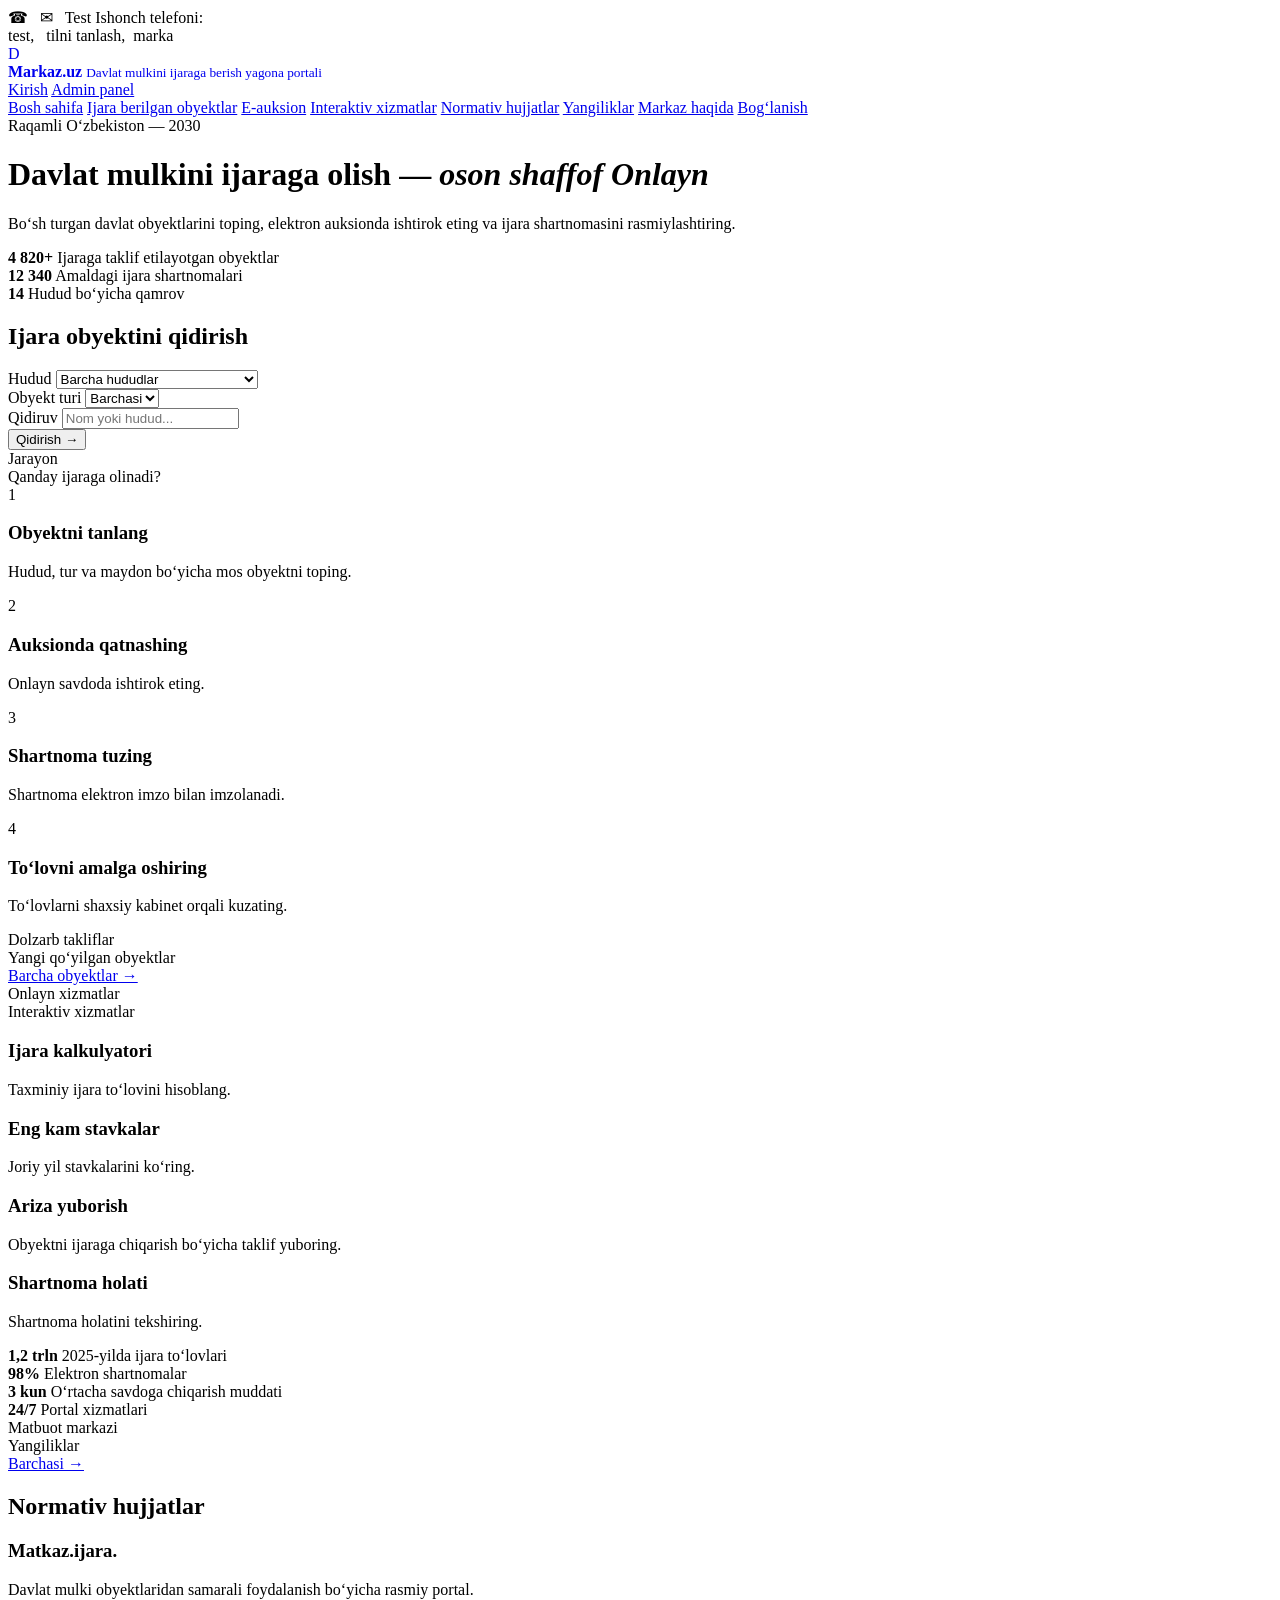
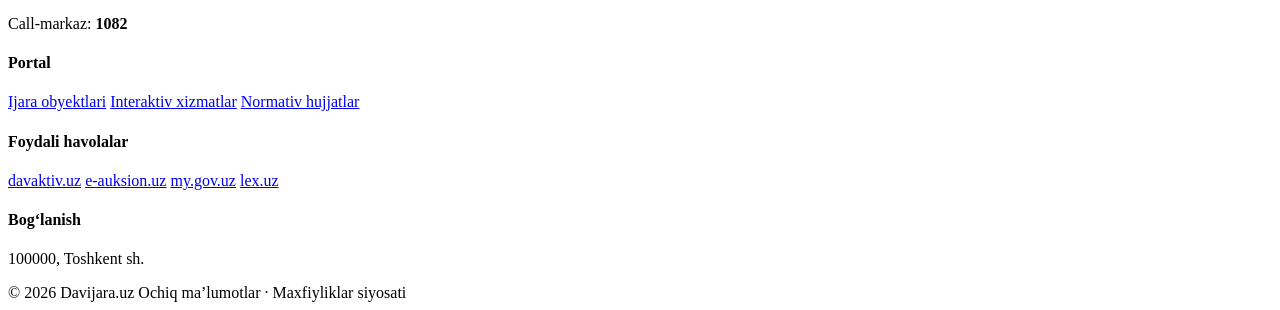
==== index.html @ e54c372a "Add files via upload" ====
<!doctype html>
<html lang="uz"><head>
    <meta charset="UTF-8">
    <meta name="viewport" content="width=device-width,initial-scale=1">
    <title>Ijara-test</title>
    <link rel="stylesheet" href="css/style.css"></head>
    <body><div class="topbar">
        <div class="container"><div>☎ <span data-phone>
         
        </span> &nbsp; ✉ <span data-email>

        </span> &nbsp; Test Ishonch telefoni: 
        <span data-hotline></span>
    </div><div> test, &nbsp; tilni tanlash, &nbsp;marka</div></div></div>
    <header><div class="container header-main">
        <a class="brand" href="index.html" style="text-decoration:none">
            <div class="logo"><span>D</span></div><div class="brand-text">
                <b data-site-name>Markaz.uz</b>
                <small>Davlat mulkini ijaraga berish yagona portali</small>
            </div></a><div><a class="btn btn-outline" href="pages/login.html">Kirish</a> 
                            <a class="btn btn-gold" href="pages/admin.html">Admin panel</a>
        </div></div>
    </header>
    <nav>
        <div class="container">
            <a href="index.html">Bosh sahifa</a>
                    <a href="pages/objects.html">Ijara berilgan obyektlar</a>
            <a href="#">E-auksion</a>
            <a href="pages/services.html">Interaktiv xizmatlar</a>
            <a href="pages/docs.html">Normativ hujjatlar</a>
            <a href="pages/news.html">Yangiliklar</a>
            <a href="#">Markaz haqida</a>
            <a href="#">Bog‘lanish</a>
        </div>
    </nav>
    <div class="hero">
        <div class="container">
            <div class="sec-eyebrow">Raqamli O‘zbekiston — 2030 </div>
            <h1>Davlat mulkini ijaraga olish —
                <span class="word-rotator">
                <em>oson</em>
                <em>shaffof</em>
                <em>Onlayn</em>
            </span> 
            </h1>
            <p>Bo‘sh turgan davlat obyektlarini toping, elektron auksionda ishtirok eting va ijara shartnomasini rasmiylashtiring.</p>
            <div class="hero-stats"><div>
                <strong>4 820+</strong>
                <span>Ijaraga taklif etilayotgan obyektlar</span>
            </div>
            <div>
                <strong>12 340</strong>
                <span>Amaldagi ijara shartnomalari</span>
            </div>
            <div>
                <strong>14</strong>
                <span>Hudud bo‘yicha qamrov</span>
            </div>
        </div>
    </div>
</div>
<div class="container search-wrap">
    <div class="search">
        <h2>Ijara obyektini qidirish</h2>
        <div class="search-row">
            <div class="field">
                <label>Hudud</label>
                <select id="region">
                    <option value="">Barcha hududlar</option>
                    <option value="">Qoraqalpog'iston Respublikasi</option>
                    <option value="">Andijon viloyatii </option>
                    <option value="">Buxoro viloyati</option>
                    <option value="">Jizzax viloyati</option>
                    <option value="">Qashqadaryo viloyati</option> 
                </select>
            </div>
            <div class="field">
                <label>Obyekt turi</label>
                <select id="type">
                    <option value="">Barchasi</option>
                </select>
            </div>
            <div class="field"><label>Qidiruv</label>
                <input id="query" placeholder="Nom yoki hudud...">
            </div>
            <div>

            </div>
            <button class="search-btn" onclick="location.href='pages/objects.html'">Qidirish →</button>
        </div></div></div><section><div class="container">
            <div class="sec-head"><div>
                <div class="sec-eyebrow">Jarayon</div>
                <div class="sec-title">Qanday ijaraga olinadi?</div></div></div>
            <div class="steps">
                <div class="step">
                    <div class="num-circle">1</div>
                    <h3>Obyektni tanlang</h3>
                    <p>Hudud, tur va maydon bo‘yicha mos obyektni toping.</p>
                </div><div class="step">
                    <div class="num-circle">2</div>
                    <h3>Auksionda qatnashing</h3>
                    <p>Onlayn savdoda ishtirok eting.</p>
                </div>
                <div class="step">
                    <div class="num-circle">3</div>
                    <h3>Shartnoma tuzing</h3>
                    <p>Shartnoma elektron imzo bilan imzolanadi.</p>
                </div>
                <div class="step">
                    <div class="num-circle">4</div>
                    <h3>To‘lovni amalga oshiring</h3>
                    <p>To‘lovlarni shaxsiy kabinet orqali kuzating.</p>
                </div>
            </div>
        </div>
    </section>
    <section class="lots-sec">
        <div class="container">
            <div class="sec-head">
                <div>
                    <div class="sec-eyebrow">Dolzarb takliflar</div>
                    <div class="sec-title">Yangi qo‘yilgan obyektlar</div>
                </div>
                <a class="sec-link" href="pages/objects.html">Barcha obyektlar →</a>
            </div>
            <div class="lots" id="lots"></div>
        </div>
    </section>
    <section><div class="container">
        <div class="sec-head"><div>
            <div class="sec-eyebrow">Onlayn xizmatlar</div>
            <div class="sec-title">Interaktiv xizmatlar</div>
        </div>
    </div>
    <div class="services">
        <div class="svc">
            <h3>Ijara kalkulyatori</h3>
            <p>Taxminiy ijara to‘lovini hisoblang.</p>
        </div><div class="svc">
            <h3>Eng kam stavkalar</h3>
            <p>Joriy yil stavkalarini ko‘ring.</p>
        </div><div class="svc">
            <h3>Ariza yuborish</h3>
            <p>Obyektni ijaraga chiqarish bo‘yicha taklif yuboring.</p>
        </div><div class="svc">
            <h3>Shartnoma holati</h3>
            <p>Shartnoma holatini tekshiring.</p>
        </div></div></div></section><div class="band">
            <div class="container">
                <div class="cell">
                    
                    <strong>1,2 trln</strong>
                    <span>2025-yilda ijara to‘lovlari</span>
                </div><div class="cell"><strong>98%</strong>
                    <span>Elektron shartnomalar</span>
                </div><div class="cell"><strong>3 kun</strong>
                    <span>O‘rtacha savdoga chiqarish muddati</span>
                </div><div class="cell"><strong>24/7</strong>
                    <span>Portal xizmatlari</span>
                </div>
            </div>
        </div>
        <section>
            <div class="container split"><div>
                <div class="sec-head"><div>
                    <div class="sec-eyebrow">Matbuot markazi</div>
                    <div class="sec-title">Yangiliklar</div>
                </div>
                <a class="sec-link" href="pages/news.html">Barchasi →</a>
            </div>
            <div class="news" id="news">

            </div>
        </div>
        <div class="docs">
            <h2>Normativ hujjatlar</h2>
            <div id="docs"></div>
        </div>
    </div>
</section>
<footer>
    <div class="container">
        <div class="f-grid"><div>
            <h3 data-site-name>Matkaz.ijara.</h3>
            <p>Davlat mulki obyektlaridan samarali foydalanish bo‘yicha rasmiy portal.</p>
            <p>Call-markaz: 
                <b data-hotline>1082</b>
            </p>
        </div>
        <div>
            <h4>Portal</h4>
            <a href="pages/objects.html">Ijara obyektlari</a>
            <a href="pages/services.html">Interaktiv xizmatlar</a>
            <a href="pages/docs.html">Normativ hujjatlar</a>
        </div>
        <div>
            <h4>Foydali havolalar</h4>
            <a href="#">davaktiv.uz</a>
            <a href="#">e-auksion.uz</a>
            <a href="#">my.gov.uz</a>
            <a href="#">lex.uz</a>
        </div>
        <div>
            <h4>Bog‘lanish</h4>
            <p>100000, Toshkent sh.</p>
            <p data-phone></p>
            <p data-email></p>
        </div>
    </div>
    <div class="f-bottom">
        <span>© 2026 Davijara.uz</span>
        <span>Ochiq ma’lumotlar · Maxfiyliklar siyosati</span>
    </div>
</div>
</footer>
<script src="js/app.js"></script>
</body>
</html>
<!--
                # Davijara tizimining oddiy namunasi

# Foydalanuvchilar
users = []

# Davlat mulki obyektlari
objects = [
    {
        "id": 1,
        "name": "Bo'sh bino",
        "region": "Toshkent shahri",
        "address": "Chilonzor tumani",
        "area": 120,
        "price": 5000000
    },
    {
        "id": 2,
        "name": "Noturar joy",
        "region": "Navoiy viloyati",
        "address": "Navoiy shahri",
        "area": 85,
        "price": 2500000
    },
    {
        "id": 3,
        "name": "Savdo do'koni",
        "region": "Samarqand viloyati",
        "address": "Samarqand shahri",
        "area": 60,
        "price": 3000000
    }
]

# Arizalar
applications = []


# RO'YXATDAN O'TISH
def register():
    print("\n--- RO'YXATDAN O'TISH ---")

    username = input("Login kiriting: ")
    password = input("Parol kiriting: ")

    user = {
        "username": username,
        "password": password
    }

    users.append(user)

    print("Ro'yxatdan o'tish muvaffaqiyatli amalga oshirildi!")


# TIZIMGA KIRISH
def login():
    print("\n--- TIZIMGA KIRISH ---")

    username = input("Login: ")
    password = input("Parol: ")

    for user in users:
        if user["username"] == username and user["password"] == password:
            print("Tizimga muvaffaqiyatli kirdingiz!")
            return username

    print("Login yoki parol noto'g'ri!")
    return None


# OBYEKTLARNI KO'RISH
def show_objects():
    print("\n--- DAVLAT MULKI OBYEKTLARI ---")

    for obj in objects:
        print("-------------------------")
        print("ID:", obj["id"])
        print("Nomi:", obj["name"])
        print("Hudud:", obj["region"])
        print("Manzil:", obj["address"])
        print("Maydoni:", obj["area"], "kv.m")
        print("Ijara narxi:", obj["price"], "so'm")


# HUDUD BO'YICHA QIDIRISH
def search_by_region():
    region = input("\nHudud nomini kiriting: ")

    found = False

    for obj in objects:
        if region.lower() in obj["region"].lower():
            print("-------------------------")
            print("ID:", obj["id"])
            print("Nomi:", obj["name"])
            print("Hudud:", obj["region"])
            print("Manzil:", obj["address"])
            print("Maydoni:", obj["area"], "kv.m")
            print("Ijara narxi:", obj["price"], "so'm")

            found = True

    if found == False:
        print("Bunday hududda obyekt topilmadi.")


# ARIZA YUBORISH
def send_application(username):
    object_id = int(input("\nAriza bermoqchi bo'lgan obyekt ID sini kiriting: "))

    for obj in objects:
        if obj["id"] == object_id:

            application = {
                "username": username,
                "object": obj["name"],
                "status": "Ko'rib chiqilmoqda"
            }

            applications.append(application)

            print("Ariza muvaffaqiyatli yuborildi!")
            return

    print("Bunday ID li obyekt topilmadi.")


# SHAXSIY KABINET
def personal_cabinet(username):
    print("\n--- SHAXSIY KABINET ---")

    found = False

    for application in applications:
        if application["username"] == username:

            print("-------------------------")
            print("Obyekt:", application["object"])
            print("Holati:", application["status"])

            found = True

    if found == False:
        print("Sizda hozircha arizalar mavjud emas.")


# ASOSIY DASTUR
def main():

    while True:

        print("\n==============================")
        print("DAVIJARA TIZIMI")
        print("==============================")

        print("1. Ro'yxatdan o'tish")
        print("2. Tizimga kirish")
        print("3. Obyektlarni ko'rish")
        print("4. Hudud bo'yicha qidirish")
        print("5. Dasturdan chiqish")

        choice = input("\nTanlang: ")

        if choice == "1":
            register()

        elif choice == "2":

            username = login()

            if username:

                while True:

                    print("\n--- SHAXSIY KABINET ---")
                    print("1. Obyektlarni ko'rish")
                    print("2. Hudud bo'yicha qidirish")
                    print("3. Ariza yuborish")
                    print("4. Mening arizalarim")
                    print("5. Chiqish")

                    user_choice = input("\nTanlang: ")

                    if user_choice == "1":
                        show_objects()

                    elif user_choice == "2":
                        search_by_region()

                    elif user_choice == "3":
                        send_application(username)

                    elif user_choice == "4":
                        personal_cabinet(username)

                    elif user_choice == "5":
                        break

        elif choice == "3":
            show_objects()

        elif choice == "4":
            search_by_region()

        elif choice == "5":
            print("Dastur tugatildi.")
            break

        else:
            print("Noto'g'ri tanlov!")


main()
            -->
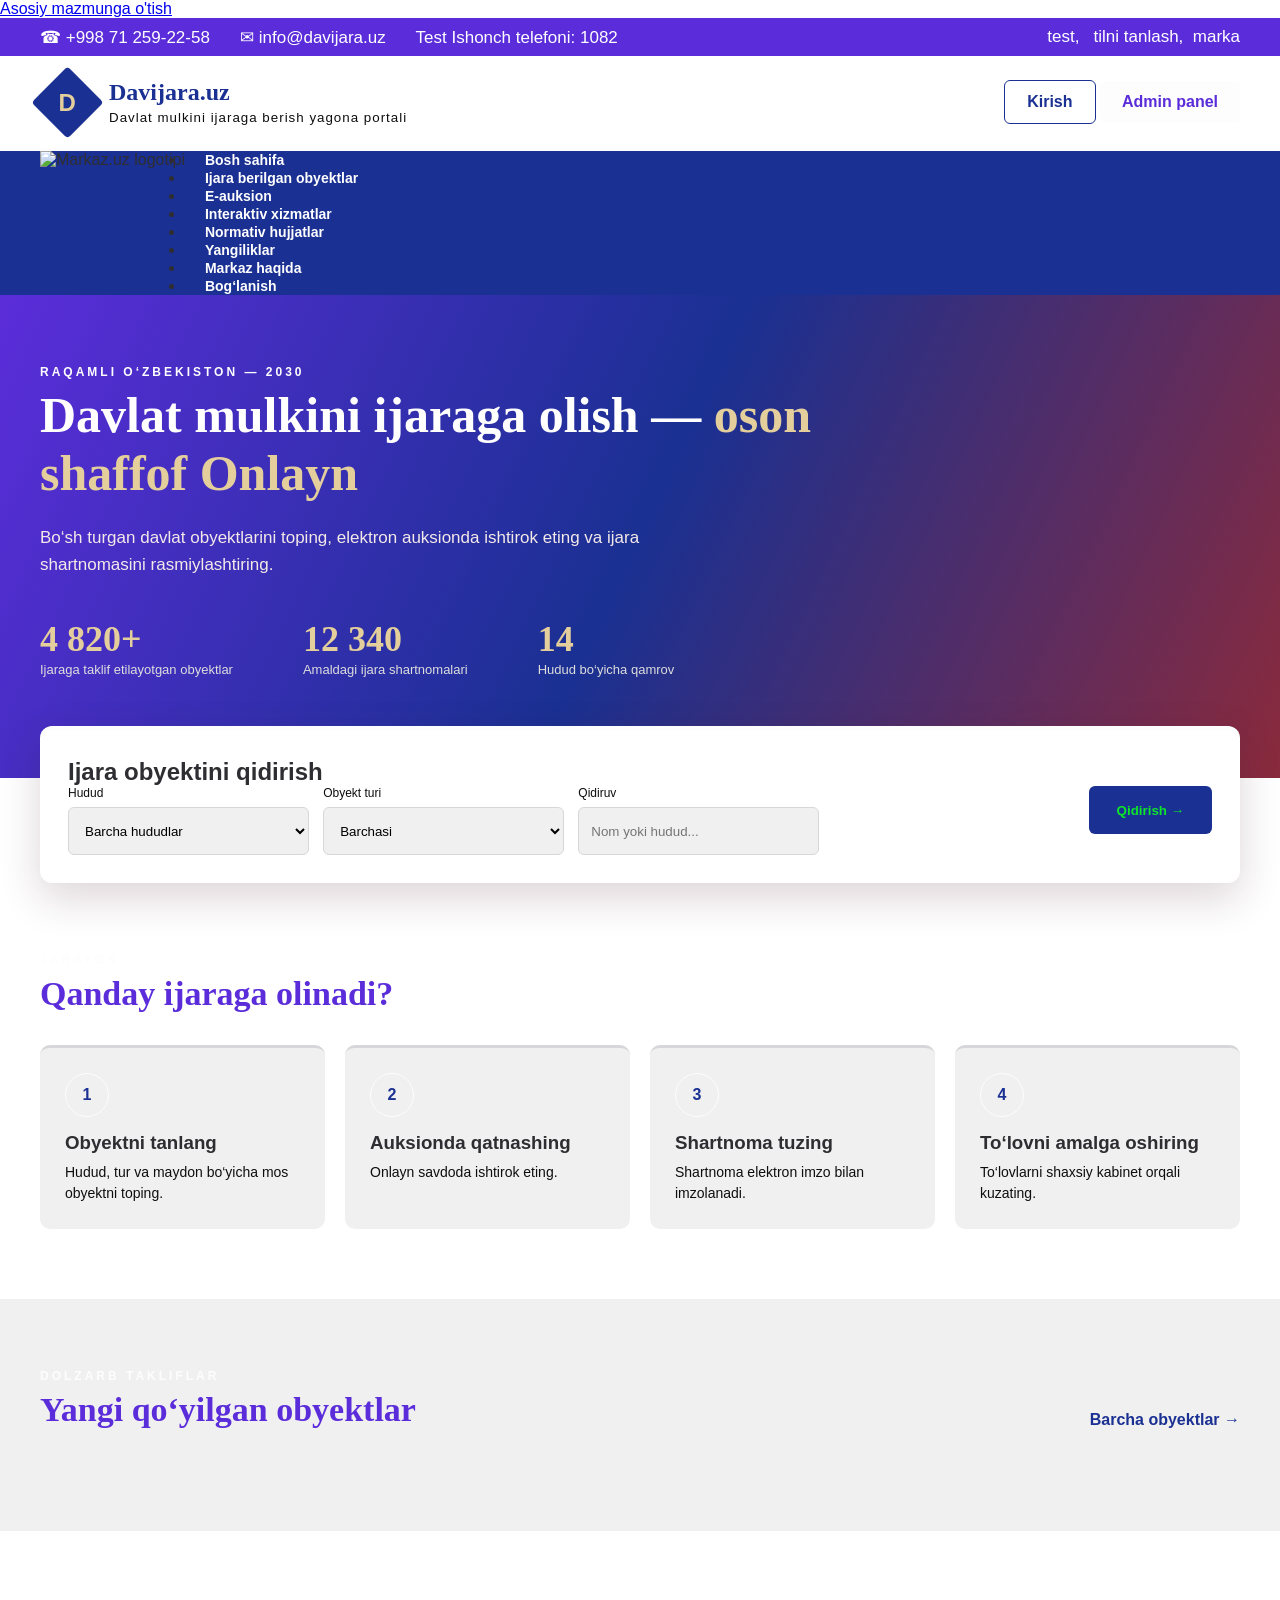
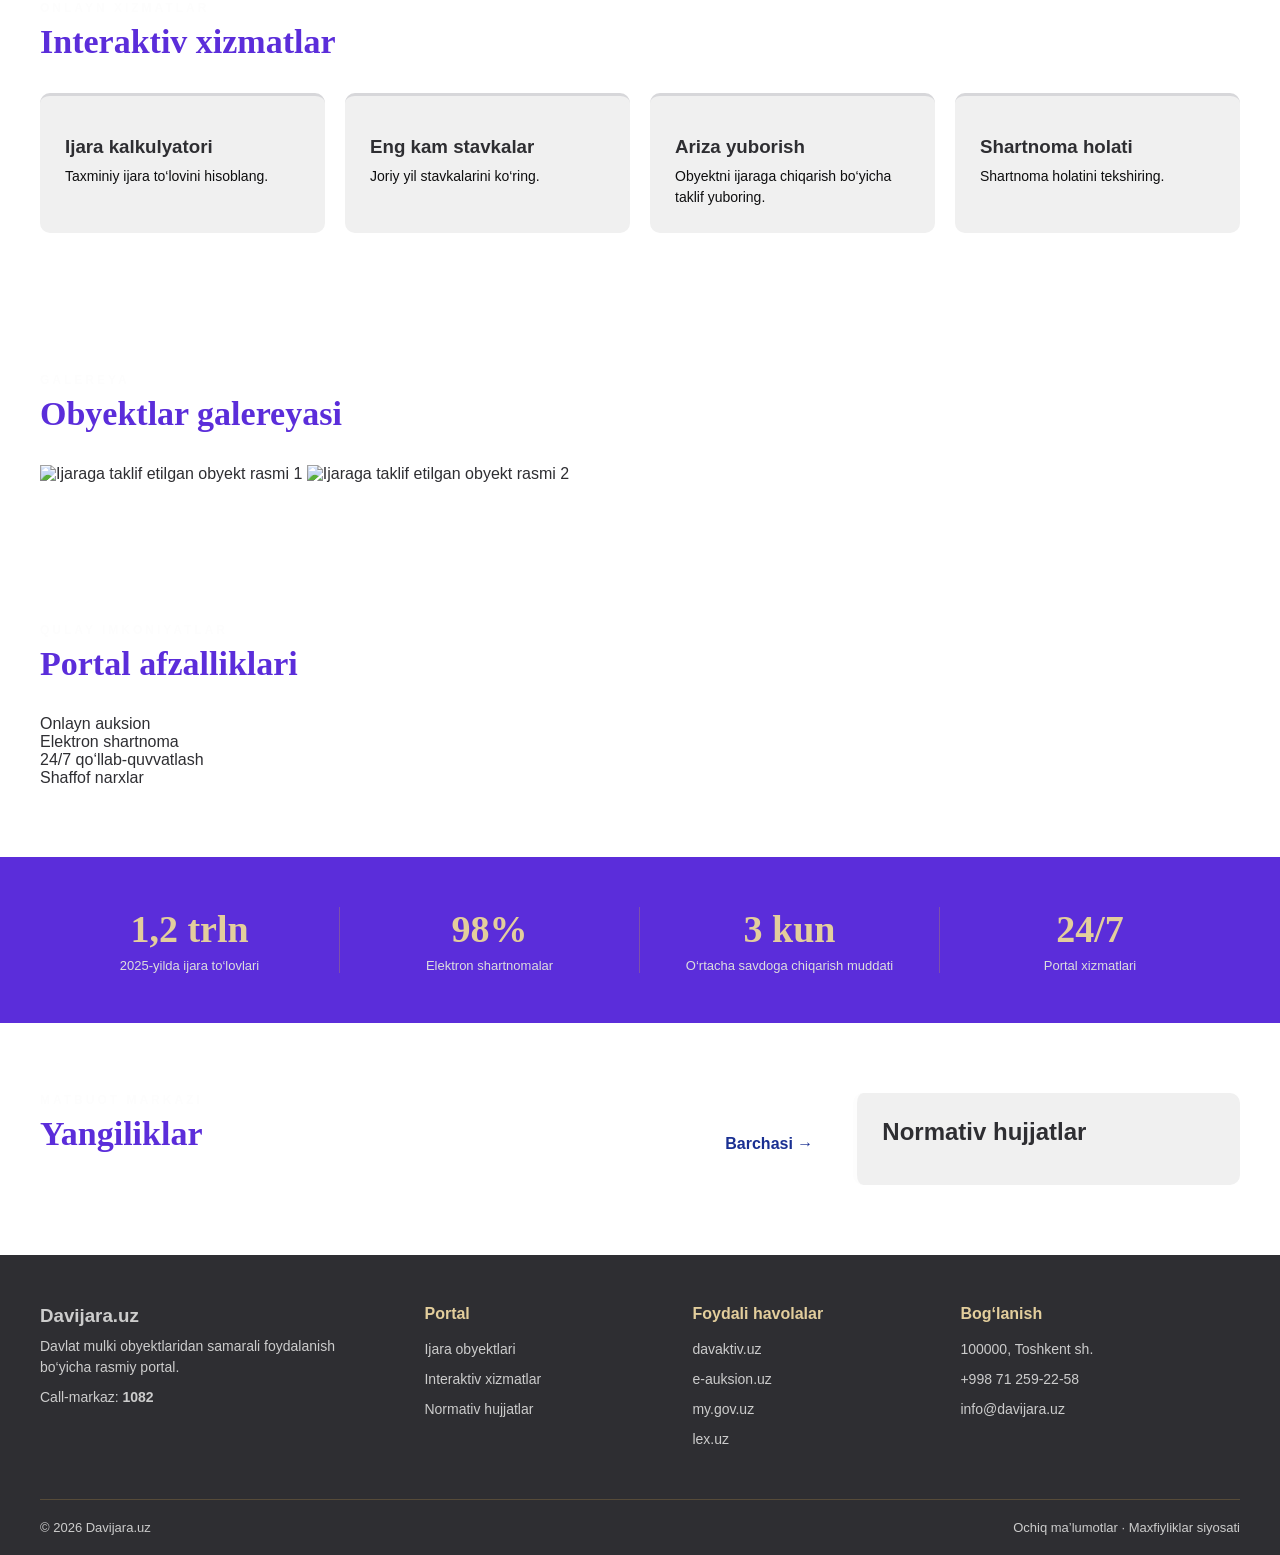
==== commit cc28e2f5: "Add files via upload" ====
--- a/index.html
+++ b/index.html
@@ -1,433 +1,253 @@
-<!doctype html>
-<html lang="uz"><head>
-    <meta charset="UTF-8">
-    <meta name="viewport" content="width=device-width,initial-scale=1">
-    <title>Ijara-test</title>
-    <link rel="stylesheet" href="css/style.css"></head>
-    <body><div class="topbar">
-        <div class="container"><div>☎ <span data-phone>
-         
-        </span> &nbsp; ✉ <span data-email>
-
-        </span> &nbsp; Test Ishonch telefoni: 
-        <span data-hotline></span>
-    </div><div> test, &nbsp; tilni tanlash, &nbsp;marka</div></div></div>
-    <header><div class="container header-main">
-        <a class="brand" href="index.html" style="text-decoration:none">
-            <div class="logo"><span>D</span></div><div class="brand-text">
-                <b data-site-name>Markaz.uz</b>
-                <small>Davlat mulkini ijaraga berish yagona portali</small>
-            </div></a><div><a class="btn btn-outline" href="pages/login.html">Kirish</a> 
-                            <a class="btn btn-gold" href="pages/admin.html">Admin panel</a>
-        </div></div>
-    </header>
-    <nav>
-        <div class="container">
-            <a href="index.html">Bosh sahifa</a>
-                    <a href="pages/objects.html">Ijara berilgan obyektlar</a>
-            <a href="#">E-auksion</a>
-            <a href="pages/services.html">Interaktiv xizmatlar</a>
-            <a href="pages/docs.html">Normativ hujjatlar</a>
-            <a href="pages/news.html">Yangiliklar</a>
-            <a href="#">Markaz haqida</a>
-            <a href="#">Bog‘lanish</a>
-        </div>
-    </nav>
-    <div class="hero">
-        <div class="container">
-            <div class="sec-eyebrow">Raqamli O‘zbekiston — 2030 </div>
-            <h1>Davlat mulkini ijaraga olish —
-                <span class="word-rotator">
-                <em>oson</em>
-                <em>shaffof</em>
-                <em>Onlayn</em>
-            </span> 
-            </h1>
-            <p>Bo‘sh turgan davlat obyektlarini toping, elektron auksionda ishtirok eting va ijara shartnomasini rasmiylashtiring.</p>
-            <div class="hero-stats"><div>
-                <strong>4 820+</strong>
-                <span>Ijaraga taklif etilayotgan obyektlar</span>
-            </div>
-            <div>
-                <strong>12 340</strong>
-                <span>Amaldagi ijara shartnomalari</span>
-            </div>
-            <div>
-                <strong>14</strong>
-                <span>Hudud bo‘yicha qamrov</span>
-            </div>
-        </div>
-    </div>
-</div>
-<div class="container search-wrap">
-    <div class="search">
-        <h2>Ijara obyektini qidirish</h2>
-        <div class="search-row">
-            <div class="field">
-                <label>Hudud</label>
-                <select id="region">
-                    <option value="">Barcha hududlar</option>
-                    <option value="">Qoraqalpog'iston Respublikasi</option>
-                    <option value="">Andijon viloyatii </option>
-                    <option value="">Buxoro viloyati</option>
-                    <option value="">Jizzax viloyati</option>
-                    <option value="">Qashqadaryo viloyati</option> 
-                </select>
-            </div>
-            <div class="field">
-                <label>Obyekt turi</label>
-                <select id="type">
-                    <option value="">Barchasi</option>
-                </select>
-            </div>
-            <div class="field"><label>Qidiruv</label>
-                <input id="query" placeholder="Nom yoki hudud...">
-            </div>
-            <div>
-
-            </div>
-            <button class="search-btn" onclick="location.href='pages/objects.html'">Qidirish →</button>
-        </div></div></div><section><div class="container">
-            <div class="sec-head"><div>
-                <div class="sec-eyebrow">Jarayon</div>
-                <div class="sec-title">Qanday ijaraga olinadi?</div></div></div>
-            <div class="steps">
-                <div class="step">
-                    <div class="num-circle">1</div>
-                    <h3>Obyektni tanlang</h3>
-                    <p>Hudud, tur va maydon bo‘yicha mos obyektni toping.</p>
-                </div><div class="step">
-                    <div class="num-circle">2</div>
-                    <h3>Auksionda qatnashing</h3>
-                    <p>Onlayn savdoda ishtirok eting.</p>
-                </div>
-                <div class="step">
-                    <div class="num-circle">3</div>
-                    <h3>Shartnoma tuzing</h3>
-                    <p>Shartnoma elektron imzo bilan imzolanadi.</p>
-                </div>
-                <div class="step">
-                    <div class="num-circle">4</div>
-                    <h3>To‘lovni amalga oshiring</h3>
-                    <p>To‘lovlarni shaxsiy kabinet orqali kuzating.</p>
-                </div>
-            </div>
-        </div>
-    </section>
-    <section class="lots-sec">
-        <div class="container">
-            <div class="sec-head">
-                <div>
-                    <div class="sec-eyebrow">Dolzarb takliflar</div>
-                    <div class="sec-title">Yangi qo‘yilgan obyektlar</div>
-                </div>
-                <a class="sec-link" href="pages/objects.html">Barcha obyektlar →</a>
-            </div>
-            <div class="lots" id="lots"></div>
-        </div>
-    </section>
-    <section><div class="container">
-        <div class="sec-head"><div>
-            <div class="sec-eyebrow">Onlayn xizmatlar</div>
-            <div class="sec-title">Interaktiv xizmatlar</div>
-        </div>
-    </div>
-    <div class="services">
-        <div class="svc">
-            <h3>Ijara kalkulyatori</h3>
-            <p>Taxminiy ijara to‘lovini hisoblang.</p>
-        </div><div class="svc">
-            <h3>Eng kam stavkalar</h3>
-            <p>Joriy yil stavkalarini ko‘ring.</p>
-        </div><div class="svc">
-            <h3>Ariza yuborish</h3>
-            <p>Obyektni ijaraga chiqarish bo‘yicha taklif yuboring.</p>
-        </div><div class="svc">
-            <h3>Shartnoma holati</h3>
-            <p>Shartnoma holatini tekshiring.</p>
-        </div></div></div></section><div class="band">
-            <div class="container">
-                <div class="cell">
-                    
-                    <strong>1,2 trln</strong>
-                    <span>2025-yilda ijara to‘lovlari</span>
-                </div><div class="cell"><strong>98%</strong>
-                    <span>Elektron shartnomalar</span>
-                </div><div class="cell"><strong>3 kun</strong>
-                    <span>O‘rtacha savdoga chiqarish muddati</span>
-                </div><div class="cell"><strong>24/7</strong>
-                    <span>Portal xizmatlari</span>
-                </div>
-            </div>
-        </div>
-        <section>
-            <div class="container split"><div>
-                <div class="sec-head"><div>
-                    <div class="sec-eyebrow">Matbuot markazi</div>
-                    <div class="sec-title">Yangiliklar</div>
-                </div>
-                <a class="sec-link" href="pages/news.html">Barchasi →</a>
-            </div>
-            <div class="news" id="news">
-
-            </div>
-        </div>
-        <div class="docs">
-            <h2>Normativ hujjatlar</h2>
-            <div id="docs"></div>
-        </div>
-    </div>
-</section>
-<footer>
-    <div class="container">
-        <div class="f-grid"><div>
-            <h3 data-site-name>Matkaz.ijara.</h3>
-            <p>Davlat mulki obyektlaridan samarali foydalanish bo‘yicha rasmiy portal.</p>
-            <p>Call-markaz: 
-                <b data-hotline>1082</b>
-            </p>
-        </div>
-        <div>
-            <h4>Portal</h4>
-            <a href="pages/objects.html">Ijara obyektlari</a>
-            <a href="pages/services.html">Interaktiv xizmatlar</a>
-            <a href="pages/docs.html">Normativ hujjatlar</a>
-        </div>
-        <div>
-            <h4>Foydali havolalar</h4>
-            <a href="#">davaktiv.uz</a>
-            <a href="#">e-auksion.uz</a>
-            <a href="#">my.gov.uz</a>
-            <a href="#">lex.uz</a>
-        </div>
-        <div>
-            <h4>Bog‘lanish</h4>
-            <p>100000, Toshkent sh.</p>
-            <p data-phone></p>
-            <p data-email></p>
-        </div>
-    </div>
-    <div class="f-bottom">
-        <span>© 2026 Davijara.uz</span>
-        <span>Ochiq ma’lumotlar · Maxfiyliklar siyosati</span>
-    </div>
-</div>
-</footer>
-<script src="js/app.js"></script>
-</body>
-</html>
-<!--
-                # Davijara tizimining oddiy namunasi
-
-# Foydalanuvchilar
-users = []
-
-# Davlat mulki obyektlari
-objects = [
-    {
-        "id": 1,
-        "name": "Bo'sh bino",
-        "region": "Toshkent shahri",
-        "address": "Chilonzor tumani",
-        "area": 120,
-        "price": 5000000
-    },
-    {
-        "id": 2,
-        "name": "Noturar joy",
-        "region": "Navoiy viloyati",
-        "address": "Navoiy shahri",
-        "area": 85,
-        "price": 2500000
-    },
-    {
-        "id": 3,
-        "name": "Savdo do'koni",
-        "region": "Samarqand viloyati",
-        "address": "Samarqand shahri",
-        "area": 60,
-        "price": 3000000
-    }
-]
-
-# Arizalar
-applications = []
-
-
-# RO'YXATDAN O'TISH
-def register():
-    print("\n--- RO'YXATDAN O'TISH ---")
-
-    username = input("Login kiriting: ")
-    password = input("Parol kiriting: ")
-
-    user = {
-        "username": username,
-        "password": password
-    }
-
-    users.append(user)
-
-    print("Ro'yxatdan o'tish muvaffaqiyatli amalga oshirildi!")
-
-
-# TIZIMGA KIRISH
-def login():
-    print("\n--- TIZIMGA KIRISH ---")
-
-    username = input("Login: ")
-    password = input("Parol: ")
-
-    for user in users:
-        if user["username"] == username and user["password"] == password:
-            print("Tizimga muvaffaqiyatli kirdingiz!")
-            return username
-
-    print("Login yoki parol noto'g'ri!")
-    return None
-
-
-# OBYEKTLARNI KO'RISH
-def show_objects():
-    print("\n--- DAVLAT MULKI OBYEKTLARI ---")
-
-    for obj in objects:
-        print("-------------------------")
-        print("ID:", obj["id"])
-        print("Nomi:", obj["name"])
-        print("Hudud:", obj["region"])
-        print("Manzil:", obj["address"])
-        print("Maydoni:", obj["area"], "kv.m")
-        print("Ijara narxi:", obj["price"], "so'm")
-
-
-# HUDUD BO'YICHA QIDIRISH
-def search_by_region():
-    region = input("\nHudud nomini kiriting: ")
-
-    found = False
-
-    for obj in objects:
-        if region.lower() in obj["region"].lower():
-            print("-------------------------")
-            print("ID:", obj["id"])
-            print("Nomi:", obj["name"])
-            print("Hudud:", obj["region"])
-            print("Manzil:", obj["address"])
-            print("Maydoni:", obj["area"], "kv.m")
-            print("Ijara narxi:", obj["price"], "so'm")
-
-            found = True
-
-    if found == False:
-        print("Bunday hududda obyekt topilmadi.")
-
-
-# ARIZA YUBORISH
-def send_application(username):
-    object_id = int(input("\nAriza bermoqchi bo'lgan obyekt ID sini kiriting: "))
-
-    for obj in objects:
-        if obj["id"] == object_id:
-
-            application = {
-                "username": username,
-                "object": obj["name"],
-                "status": "Ko'rib chiqilmoqda"
-            }
-
-            applications.append(application)
-
-            print("Ariza muvaffaqiyatli yuborildi!")
-            return
-
-    print("Bunday ID li obyekt topilmadi.")
-
-
-# SHAXSIY KABINET
-def personal_cabinet(username):
-    print("\n--- SHAXSIY KABINET ---")
-
-    found = False
-
-    for application in applications:
-        if application["username"] == username:
-
-            print("-------------------------")
-            print("Obyekt:", application["object"])
-            print("Holati:", application["status"])
-
-            found = True
-
-    if found == False:
-        print("Sizda hozircha arizalar mavjud emas.")
-
-
-# ASOSIY DASTUR
-def main():
-
-    while True:
-
-        print("\n==============================")
-        print("DAVIJARA TIZIMI")
-        print("==============================")
-
-        print("1. Ro'yxatdan o'tish")
-        print("2. Tizimga kirish")
-        print("3. Obyektlarni ko'rish")
-        print("4. Hudud bo'yicha qidirish")
-        print("5. Dasturdan chiqish")
-
-        choice = input("\nTanlang: ")
-
-        if choice == "1":
-            register()
-
-        elif choice == "2":
-
-            username = login()
-
-            if username:
-
-                while True:
-
-                    print("\n--- SHAXSIY KABINET ---")
-                    print("1. Obyektlarni ko'rish")
-                    print("2. Hudud bo'yicha qidirish")
-                    print("3. Ariza yuborish")
-                    print("4. Mening arizalarim")
-                    print("5. Chiqish")
-
-                    user_choice = input("\nTanlang: ")
-
-                    if user_choice == "1":
-                        show_objects()
-
-                    elif user_choice == "2":
-                        search_by_region()
-
-                    elif user_choice == "3":
-                        send_application(username)
-
-                    elif user_choice == "4":
-                        personal_cabinet(username)
-
-                    elif user_choice == "5":
-                        break
-
-        elif choice == "3":
-            show_objects()
-
-        elif choice == "4":
-            search_by_region()
-
-        elif choice == "5":
-            print("Dastur tugatildi.")
-            break
-
-        else:
-            print("Noto'g'ri tanlov!")
-
-
-main()
-            -->+<!doctype html>
+<html lang="uz"><head>
+    <meta charset="UTF-8">
+    <meta name="viewport" content="width=device-width,initial-scale=1">
+    <title>Ijara-test</title>
+    <link rel="stylesheet" href="css/style.css">
+    <link rel="icon" href="favicon.ico"></head>
+    <body>
+    <a href="#main" class="skip-link">Asosiy mazmunga o'tish</a>
+    <div class="topbar">
+        <div class="container"><div>☎ <span data-phone>+998 71 259-22-58</span> &nbsp; ✉ <span data-email>info@davijara.uz</span> &nbsp; Test Ishonch telefoni:
+        <span data-hotline>1082</span>
+    </div><div> test, &nbsp; tilni tanlash, &nbsp;marka</div></div></div>
+    <header><div class="container header-main">
+        <a class="brand" href="index.html" style="text-decoration:none">
+            <div class="logo"><span>D</span></div><div class="brand-text">
+                <b data-site-name>Davijara.uz</b>
+                <small>Davlat mulkini ijaraga berish yagona portali</small>
+            </div></a><div><a class="btn btn-outline" href="pages/login.html">Kirish</a>
+                            <a class="btn btn-gold" href="pages/admin.html">Admin panel</a>
+        </div></div>
+    </header>
+    <nav>
+        <div class="container">
+            <img src="images/logo-icon.png" alt="Markaz.uz logotipi">
+            <ul class="nav-list">
+                <li><a href="index.html">Bosh sahifa</a></li>
+                <li><a href="pages/objects.html">Ijara berilgan obyektlar</a></li>
+                <li><a href="#">E-auksion</a></li>
+                <li><a href="pages/services.html">Interaktiv xizmatlar</a></li>
+                <li><a href="pages/docs.html">Normativ hujjatlar</a></li>
+                <li><a href="pages/news.html">Yangiliklar</a></li>
+                <li><a href="#">Markaz haqida</a></li>
+                <li><a href="#">Bog‘lanish</a></li>
+            </ul>
+        </div>
+    </nav>
+    <main id="main">
+    <div class="hero">
+        <div class="container">
+            <div class="sec-eyebrow">Raqamli O‘zbekiston — 2030 </div>
+            <h1>Davlat mulkini ijaraga olish —
+                <span class="word-rotator">
+                <em>oson</em>
+                <em>shaffof</em>
+                <em>Onlayn</em>
+            </span>
+            </h1>
+            <p>Bo‘sh turgan davlat obyektlarini toping, elektron auksionda ishtirok eting va ijara shartnomasini rasmiylashtiring.</p>
+            <div class="hero-stats"><div>
+                <strong>4 820+</strong>
+                <span>Ijaraga taklif etilayotgan obyektlar</span>
+            </div>
+            <div>
+                <strong>12 340</strong>
+                <span>Amaldagi ijara shartnomalari</span>
+            </div>
+            <div>
+                <strong>14</strong>
+                <span>Hudud bo‘yicha qamrov</span>
+            </div>
+        </div>
+    </div>
+</div>
+<div class="container search-wrap">
+    <div class="search">
+        <h2>Ijara obyektini qidirish</h2>
+        <div class="search-row">
+            <div class="field">
+                <label>Hudud</label>
+                <select id="region">
+                    <option value="">Barcha hududlar</option>
+                    <option value="">Qoraqalpog'iston Respublikasi</option>
+                    <option value="">Andijon viloyatii </option>
+                    <option value="">Buxoro viloyati</option>
+                    <option value="">Jizzax viloyati</option>
+                    <option value="">Qashqadaryo viloyati</option>
+                </select>
+            </div>
+            <div class="field">
+                <label>Obyekt turi</label>
+                <select id="type">
+                    <option value="">Barchasi</option>
+                </select>
+            </div>
+            <div class="field"><label>Qidiruv</label>
+                <input id="query" placeholder="Nom yoki hudud...">
+            </div>
+            <div>
+
+            </div>
+            <button class="search-btn" onclick="location.href='pages/objects.html'">Qidirish →</button>
+        </div></div></div><section><div class="container">
+            <div class="sec-head"><div>
+                <div class="sec-eyebrow">Jarayon</div>
+                <div class="sec-title">Qanday ijaraga olinadi?</div></div></div>
+            <div class="steps">
+                <div class="step">
+                    <div class="num-circle">1</div>
+                    <h3>Obyektni tanlang</h3>
+                    <p>Hudud, tur va maydon bo‘yicha mos obyektni toping.</p>
+                </div><div class="step">
+                    <div class="num-circle">2</div>
+                    <h3>Auksionda qatnashing</h3>
+                    <p>Onlayn savdoda ishtirok eting.</p>
+                </div>
+                <div class="step">
+                    <div class="num-circle">3</div>
+                    <h3>Shartnoma tuzing</h3>
+                    <p>Shartnoma elektron imzo bilan imzolanadi.</p>
+                </div>
+                <div class="step">
+                    <div class="num-circle">4</div>
+                    <h3>To‘lovni amalga oshiring</h3>
+                    <p>To‘lovlarni shaxsiy kabinet orqali kuzating.</p>
+                </div>
+            </div>
+        </div>
+    </section>
+    <section class="lots-sec">
+        <div class="container">
+            <div class="sec-head">
+                <div>
+                    <div class="sec-eyebrow">Dolzarb takliflar</div>
+                    <div class="sec-title">Yangi qo‘yilgan obyektlar</div>
+                </div>
+                <a class="sec-link" href="pages/objects.html">Barcha obyektlar →</a>
+            </div>
+            <div class="lots" id="lots"></div>
+        </div>
+    </section>
+    <section><div class="container">
+        <div class="sec-head"><div>
+            <div class="sec-eyebrow">Onlayn xizmatlar</div>
+            <div class="sec-title">Interaktiv xizmatlar</div>
+        </div>
+    </div>
+    <div class="services">
+        <div class="svc">
+            <h3>Ijara kalkulyatori</h3>
+            <p>Taxminiy ijara to‘lovini hisoblang.</p>
+        </div><div class="svc">
+            <h3>Eng kam stavkalar</h3>
+            <p>Joriy yil stavkalarini ko‘ring.</p>
+        </div><div class="svc">
+            <h3>Ariza yuborish</h3>
+            <p>Obyektni ijaraga chiqarish bo‘yicha taklif yuboring.</p>
+        </div><div class="svc">
+            <h3>Shartnoma holati</h3>
+            <p>Shartnoma holatini tekshiring.</p>
+        </div></div></div></section>
+    <section>
+        <div class="container">
+            <div class="sec-head">
+                <div>
+                    <div class="sec-eyebrow">Galereya</div>
+                    <div class="sec-title">Obyektlar galereyasi</div>
+                </div>
+            </div>
+            <div class="grid">
+                <img src="images/gallery-1.jpg" alt="Ijaraga taklif etilgan obyekt rasmi 1">
+                <img src="images/gallery-2.jpg" alt="Ijaraga taklif etilgan obyekt rasmi 2">
+            </div>
+        </div>
+    </section>
+    <section>
+        <div class="container">
+            <div class="sec-head">
+                <div>
+                    <div class="sec-eyebrow">Qulay imkoniyatlar</div>
+                    <div class="sec-title">Portal afzalliklari</div>
+                </div>
+            </div>
+            <div class="flex">
+                <div class="flex-item">Onlayn auksion</div>
+                <div class="flex-item">Elektron shartnoma</div>
+                <div class="flex-item">24/7 qo‘llab-quvvatlash</div>
+                <div class="flex-item">Shaffof narxlar</div>
+            </div>
+        </div>
+    </section>
+    <div class="band">
+            <div class="container">
+                <div class="cell">
+
+                    <strong>1,2 trln</strong>
+                    <span>2025-yilda ijara to‘lovlari</span>
+                </div><div class="cell"><strong>98%</strong>
+                    <span>Elektron shartnomalar</span>
+                </div><div class="cell"><strong>3 kun</strong>
+                    <span>O‘rtacha savdoga chiqarish muddati</span>
+                </div><div class="cell"><strong>24/7</strong>
+                    <span>Portal xizmatlari</span>
+                </div>
+            </div>
+        </div>
+        <section>
+            <div class="container split"><div>
+                <div class="sec-head"><div>
+                    <div class="sec-eyebrow">Matbuot markazi</div>
+                    <div class="sec-title">Yangiliklar</div>
+                </div>
+                <a class="sec-link" href="pages/news.html">Barchasi →</a>
+            </div>
+            <div class="news" id="news">
+
+            </div>
+        </div>
+        <div class="docs">
+            <h2>Normativ hujjatlar</h2>
+            <div id="docs"></div>
+        </div>
+    </div>
+</section>
+    </main>
+<footer>
+    <div class="container">
+        <div class="f-grid"><div>
+            <h3 data-site-name>Davijara.uz</h3>
+            <p>Davlat mulki obyektlaridan samarali foydalanish bo‘yicha rasmiy portal.</p>
+            <p>Call-markaz:
+                <b data-hotline>1082</b>
+            </p>
+        </div>
+        <div>
+            <h4>Portal</h4>
+            <a href="pages/objects.html">Ijara obyektlari</a>
+            <a href="pages/services.html">Interaktiv xizmatlar</a>
+            <a href="pages/docs.html">Normativ hujjatlar</a>
+        </div>
+        <div>
+            <h4>Foydali havolalar</h4>
+            <a href="#">davaktiv.uz</a>
+            <a href="#">e-auksion.uz</a>
+            <a href="#">my.gov.uz</a>
+            <a href="#">lex.uz</a>
+        </div>
+        <div>
+            <h4>Bog‘lanish</h4>
+            <p>100000, Toshkent sh.</p>
+            <p data-phone>+998 71 259-22-58</p>
+            <p data-email>info@davijara.uz</p>
+        </div>
+    </div>
+    <div class="f-bottom">
+        <span>© 2026 Davijara.uz</span>
+        <span>Ochiq ma’lumotlar · Maxfiyliklar siyosati</span>
+    </div>
+</div>
+</footer>
+<script src="js/app.js"></script>
+</body>
+</html>
--- a/css/style.css
+++ b/css/style.css
@@ -0,0 +1,631 @@
+/* =====================================================
+   CSS VARIABLES Mnosi Oddiy qilib aytganda, CSS Variables — saytdagi rang, o‘lcham, soya, shrift kabi qiymatlarni bir joyda saqlab, keyin kerakli joylarda qayta ishlatish imkonini beradi.
+===================================================== */
+:root {
+    --b9:#5b2dda; /* To‘q kulrang */
+    --b7:#1a3092;
+    --g:#fdfdfd;  /*Raqamli O‘zbekiston — 2030 rangi*/
+    --gl:#1f1601;
+    --t:#2E2E32;
+    --m:#0e0e0f;
+    --l:#f0f0f0;
+    --w:#110101;
+   }
+/* =====================================================
+   RESET
+===================================================== */
+* {
+    box-sizing:border-box;
+    margin:0;
+    padding:0;
+}
+body {
+    font-family:Arial,sans-serif;
+    color:var(--t);
+}
+/* =====================================================
+   CONTAINER sayt malumotlarini  o'rtada turishi 
+===================================================== */
+.container{
+    max-width:1240px;
+    margin:auto;
+    padding:0 20px;
+}
+/* =====================================================
+   TOP BAR  Saytning eng yuqori qismi
+===================================================== */
+.topbar{ 
+    background:var(--b9); 
+    color:#fffefe;
+    font-size:17px
+}
+.topbar .container{ 
+    height:38px;
+    display:flex;
+    justify-content:space-between;
+    align-items:center
+}
+.topbar span{
+    margin-right:16px
+}
+/* =====================================================
+   HEADER manosi 🏢 Logotip 🏠 Sayt nomi 📞 Telefon raqami 📧 Elektron pochta 🔐 Kirish / Ro'yxatdan o'tish 🌐 Til tanlash 📋 Navigatsiya menyusi
+===================================================== */
+header{
+    border-bottom:3px solid var(--g)
+}
+.header-main{
+    height:92px;
+    display:flex;
+    justify-content:space-between;
+    align-items:center
+}
+.brand{
+    display:flex;
+    align-items:center;
+    gap:14px
+}
+.logo{
+    width:55px;
+    height:55px;
+    background:var(--b7);
+    transform:rotate(45deg);
+    border:2px solid var(--g);
+    border-radius:6px;
+    display:grid;
+    place-items:center
+}
+.logo span{
+    transform:rotate(-45deg);
+    color:#e3ce9c;
+    font-size:24px;
+    font-weight:bold
+}
+.brand-text b{
+    font: bold 24px Georgia;
+    color:var(--b7)
+}
+.brand-text small{
+    display:block;
+    color:var(--m);
+    letter-spacing:1px;
+    margin-top:4px
+}
+/* =====================================================
+   BUTTONS Masalan:
+
+Kirish
+Ro‘yxatdan o‘tish
+Qidirish
+Saqlash
+Yuborish
+O‘chirish
+Batafsil
+Yuklab olish
+===================================================== */
+.btn{
+    padding:12px 22px;
+    border-radius:6px;
+    font-weight:bold;
+    text-decoration:none;
+    display:inline-block
+}
+.btn-outline{
+    border:1px solid var(--b7);
+    color:var(--b7)
+}
+.btn-gold{
+    background:var(--g);
+    color:var(--b9)
+}
+/* =====================================================
+   NAVIGATION 🏠 Bosh sahifa 🏢 Markaz 🏠 Ijara 📰 Yangiliklar 📊 Ma'lumotlar 🛡️ Antikorrupsiya 📞 Bog‘lanish
+===================================================== */
+nav{
+    background:var(--b7)
+}
+nav .container{
+    display:flex;
+    flex-wrap:wrap
+}
+nav a{
+    padding:17px 20px;
+    color:#fff;
+    text-decoration:none;
+    font-weight:bold;
+    font-size:14px
+}
+nav a:hover{
+    background:var(--b9);
+    color:#e3ce9c
+}
+/* =====================================================
+   HERO SECTION
+“Davlat mulki obyektlaridan samarali foydalanish” kabi asosiy yozuv;
+qisqacha ma'lumot;
+“Batafsil”, “Obyektlarni ko‘rish” kabi tugmalar;
+katta rasm yoki fon
+===================================================== */
+
+.hero{
+    background:linear-gradient(
+        115deg,
+        var(--b9),
+        var(--b7),
+        #8A2A3C);
+        padding:70px 0 100px;
+        color:#fff;
+        
+    }
+    .hero h1{
+        font:bold 50px/1.15 Georgia;
+        max-width:850px
+    }
+    .hero h1 em{
+        color:#e3ce9c;
+        font-style:normal
+    }
+    .hero p{
+        max-width:680px;
+        margin-top:22px;
+        font-size:17px;
+        line-height:1.6;
+        color:#f4e9e9
+    }
+    .hero-stats{
+        display:flex;
+        gap:70px;
+        margin-top:40px
+    }
+    .hero-stats strong{
+        display:block;
+        color:#e3ce9c;
+        font:bold 36px Georgia
+    }
+    .hero-stats span{
+        font-size:13px;
+        color:#ddd
+    }
+/* =====================================================
+   SEARCH
+obyekt nomini qidirish;
+hudud bo‘yicha qidirish;
+kadastr raqami bo‘yicha qidirish;
+ijara shartnomasini qidirish;
+yangiliklarni qidirish.
+===================================================== */
+
+    .search-wrap{
+        margin-top:-52px;
+        position:relative
+    }
+    .search{
+        background:#fff;
+        padding:28px;
+        border-radius:12px;
+        box-shadow:0 15px 40px #49212a30;
+        border-top:4px solid var(--g)
+    }
+    .search-row{
+        display:grid;
+        grid-template-columns:repeat(4,1fr) auto;
+        gap:14px
+    }
+    .field label{
+        display:block;
+        font-size:12px;
+        color:var(--m);
+        margin-bottom:7px
+    }
+    .field select,
+    .field input{
+        width:100%;
+        height:48px;
+        border:1px solid #d7d7da;
+        border-radius:6px;
+        padding:0 12px;
+        background:var(--l)
+    }
+    .search-btn{
+        height:48px;
+        border:0;
+        border-radius:6px;
+        padding:0 28px;
+        background:var(--b7);
+        color:#0de62a;
+        font-weight:bold;
+        cursor:pointer
+    }
+/* =====================================================
+   COMMON SECTIONS
+About → Biz haqimizda
+Services → Xizmatlar
+News → Yangiliklar
+FAQ → Ko‘p beriladigan savollar
+Contact → Bog‘lanish
+Statistics → Statistika
+Partners → Hamkorlar
+Testimonials → Foydalanuvchilar fikrlari
+===================================================== */
+    section{
+        padding:70px 0
+    }
+    .sec-head{
+        display:flex;
+        justify-content:space-between;
+        align-items:end;
+        margin-bottom:32px
+    }
+    .sec-eyebrow{
+        color:var(--g);
+        font-size:12px;
+        letter-spacing:3px;
+        text-transform:uppercase;
+        font-weight:bold;
+        margin-bottom:8px
+    }
+    .sec-title{
+        font:bold 34px Georgia;
+        color:var(--b9)
+    }
+    .sec-link{
+        color:var(--b7);
+        font-weight:bold;
+        text-decoration:none
+    }
+/* =====================================================
+   STEPS
+1️⃣ Obyektni qidirish
+       ↓
+2️⃣ Obyektni tanlash
+       ↓
+3️⃣ Ariza yuborish
+       ↓
+4️⃣ Auksionda ishtirok etish
+       ↓
+5️⃣ G‘olib bo‘lish
+       ↓
+6️⃣ Shartnoma tuzish
+===================================================== */
+    .steps,
+    .services,
+    .lots{
+        display:grid;
+        grid-template-columns:repeat(4,1fr);
+        gap:20px
+    }
+    .step,
+    .svc{
+        padding:25px;
+        border-radius:10px;
+        background:var(--l);
+        border-top:3px solid #d7d7da
+    }
+    .step:hover,
+    .svc:hover{
+        border-top-color:var(--g)
+    }
+    .step h3,
+    .svc h3{
+        margin:15px 0 8px
+    }
+    .step p,
+    .svc p{
+        color:var(--m);
+        line-height:1.5;
+        font-size:14px
+    }
+    .num-circle{
+        width:44px;
+        height:44px;
+        border:1px solid var(--g);
+        border-radius:50%;
+        display:grid;
+        place-items:center;
+        color:var(--b7);
+        font-weight:bold
+    }
+/* =====================================================
+   LOTS / AUCTIONS
+===================================================== */
+
+    .lots-sec{
+        background:var(--l)
+    }
+    .lots{
+        grid-template-columns:repeat(3,1fr)
+    }
+    .lot{
+        background:#fff;
+        border-radius:10px;
+        overflow:hidden;
+        box-shadow:0 4px 15px #00000012
+    }
+    .lot-img{
+        height:170px;
+        background:linear-gradient(135deg,#777,#444);
+        display:grid;
+        place-items:center;
+        font-size:64px;
+        position:relative
+    }
+    .tag{
+        position:absolute;
+        top:12px;
+        left:12px;
+        background:var(--g);
+        padding:5px 10px;
+        border-radius:4px;
+        font-size:12px;
+        font-weight:bold
+    }
+    .lot-body{
+        padding:20px
+    }
+    .lot h3{
+        line-height:1.4;
+        margin-bottom:10px
+    }
+    .meta{color:var(--m);
+        font-size:13px
+    }
+    .lot-foot{
+        display:flex;
+        justify-content:space-between;
+        border-top:1px solid #d7d7da;
+        margin-top:15px;
+        padding-top:14px
+    }.price{
+        font:bold 18px Georgia;
+        color:var(--b7)
+    }
+    .details{
+        color:var(--g);
+        font-weight:bold;
+        cursor:pointer
+    }
+/* =====================================================
+   STATISTICS BAND
+===================================================== */
+    .band{
+        background:var(--b9);
+        color:#fff;
+        padding:50px 0
+    }
+    .band .container{
+        display:grid;
+        grid-template-columns:repeat(4,1fr)
+    }
+    .band .cell{
+        text-align:center;
+        border-right:1px solid #c29a4b55
+    }
+    .band .cell:last-child{
+        border:0
+    }
+    .band strong{
+        display:block;
+        color:#e3ce9c;
+        font:bold 38px Georgia
+    }
+    .band span{
+        display:block;
+        color:#ddd;
+        font-size:13px;
+        margin-top:7px
+    }
+/* =====================================================
+   NEWS 6
+📰 Markaz yangiliklari
+📢 Yangi ijara obyektlari haqida e’lonlar
+🏢 Davlat mulkiga oid yangiliklar
+📅 Auksionlar haqida xabarlar
+📄 Yangi hujjatlar va qarorlar
+🎥 Tadbirlar va videolar
+===================================================== */
+    .split{
+        display:grid;
+        grid-template-columns:2fr 1fr;
+        gap:40px
+    }
+    .news{
+        display:grid;
+        grid-template-columns:1fr 1fr;
+        gap:18px
+    }
+    .n-card{
+        border:1px solid #d7d7da;
+        padding:20px;
+        border-radius:10px
+    }
+    .date{
+        color:var(--g);
+        font-weight:bold;
+        font-size:12px;
+        margin-bottom:10px
+    }
+    .n-card h3{
+        line-height:1.4;
+        margin-bottom:8px
+    }
+    .n-card p{color:var(--m);
+        font-size:14px;
+        line-height:1.5
+    }
+/* =====================================================
+   DOCUMENTS hujjatlar bo'limi
+===================================================== */
+    .docs{
+        background:var(--l);
+        padding:25px;
+        border-left:4px solid var(--g);
+        border-radius:10px
+    }
+    .doc{
+        padding:13px 0;
+        border-bottom:1px solid #d7d7da;
+        font-size:14px
+    }
+    .doc:last-child{
+        border:0
+    }
+    .doc small{
+        display:block;
+        color:var(--m);
+        margin-top:4px
+    }
+/* =====================================================
+   FOOTER
+🏢 Tashkilot nomi
+📍 Manzil
+📞 Telefon raqami
+📧 Elektron pochta
+🔗 Ijtimoiy tarmoqlar
+📄 Foydali havolalar
+⚖️ Huquqiy ma'lumotlar
+©️ Mualliflik huquqi
+🗺️ Sayt xaritasi
+===================================================== */    
+    footer{
+        background:#2e2e32;
+        color:#ccc;
+        padding:50px 0 0
+    }
+    .f-grid{
+        display:grid;
+        grid-template-columns:1.5fr 1fr 1fr 1.2fr;
+        gap:35px;
+        padding-bottom:40px
+    }
+    .f-grid h4{
+        color:#e3ce9c;
+        margin-bottom:16px
+    }
+    
+    .f-grid a,
+    .f-grid p{
+        display:block;
+        color:#ccc;
+        text-decoration:none;
+        margin:9px 0;
+        font-size:14px;
+        line-height:1.5
+    }
+    .f-bottom{
+        border-top:1px solid #c29a4b44;
+        padding:20px 0;
+        display:flex;
+        justify-content:space-between;
+        font-size:13px
+    }
+/* =====================================================
+   ADMIN PANEL
+Masalan, Davijara kabi saytning Admin Panelida administrator:
+
+👤 Foydalanuvchilarni boshqaradi
+🏢 Davlat mulki obyektlarini qo‘shadi, o‘zgartiradi yoki o‘chiradi
+📋 Arizalarni ko‘rib chiqadi
+📄 Ijara shartnomalarini boshqaradi
+🔨 Auksion ma'lumotlarini boshqaradi
+📰 Yangiliklarni qo‘shadi va tahrirlaydi
+📊 Statistikalarni ko‘radi
+📁 Hujjatlarni joylashtiradi
+📩 Murojaatlarni ko‘rib chiqadi
+👨‍💼 Xodimlar va foydalanuvchilar huquqlarini boshqaradi
+===================================================== */    
+    .admin-panel{
+        max-width:900px;
+        margin:30px auto;
+        padding:25px;
+        background:#fff;
+        border:1px solid #d7d7da;
+        border-radius:10px
+    }
+    .admin-panel input{
+        width:100%;
+        padding:10px;
+        margin:6px 0 12px;
+        border:1px solid #d7d7da;
+        border-radius:5px
+    }
+    .admin-panel button{
+        background:var(--b7);
+        color:#fff;
+        border:0;
+        padding:11px 18px;
+        border-radius:5px;
+        cursor:pointer
+    }
+/* =====================================================
+   RESPONSIVE DESIGN (TABLET)
+   Responsive Design nima qiladi?
+
+Sayt:
+💻 Kompyuter ekraniga moslashadi
+📱 Planshet ekraniga moslashadi
+📲 Telefon ekraniga moslashadi
+Matnlar va rasmlar ekran kengligiga moslashadi
+Menyular kerak bo‘lsa ixchamlashadi
+Tugmalar va inputlar qulay o‘lchamga o'tadi
+
+CSS'da bunga Media Query orqali erishiladi:
+===================================================== */   
+    @media(max-width:900px){
+        .search-row,
+        .steps,
+        .services,
+        .lots,
+        .band .container,
+        .f-grid{
+            grid-template-columns:1fr 1fr
+        }
+        .split{
+            grid-template-columns:1fr
+        }
+        .hero h1{
+            font-size:38px
+        }
+    }
+/* =====================================================
+   RESPONSIVE DESIGN (MOBILE)
+Mobil Responsive Design nimalarni qiladi?
+📱 Sayt telefon ekraniga moslashadi.
+🔤 Matnlar kichikroq va o‘qishga qulay bo‘ladi.
+🖼️ Rasmlar ekran kengligidan oshib ketmaydi.
+🔘 Tugmalar barmoq bilan bosishga qulay bo‘ladi.
+📋 Jadval va menyular ixchamlashadi.
+☰ Navigatsiya menyusi mobil menyuga aylanishi mumkin.
+===================================================== */    
+    @media(max-width:600px){
+        .topbar .container,
+        .header-main{
+            height:auto;
+            padding:10px 20px;
+            display:block
+        }
+        .brand{
+            margin-bottom:15px
+        }
+        .search-row,
+        .steps,
+        .services,
+        .lots,
+        .band .container,
+        .news,
+        .f-grid{
+            grid-template-columns:1fr
+        }
+        .hero-stats{
+            gap:20px;
+            flex-wrap:wrap
+        }
+        nav a{
+            padding:12px 10px;
+            font-size:12px
+        }
+        .sec-title{
+            font-size:27px
+        }
+    }
+
+  
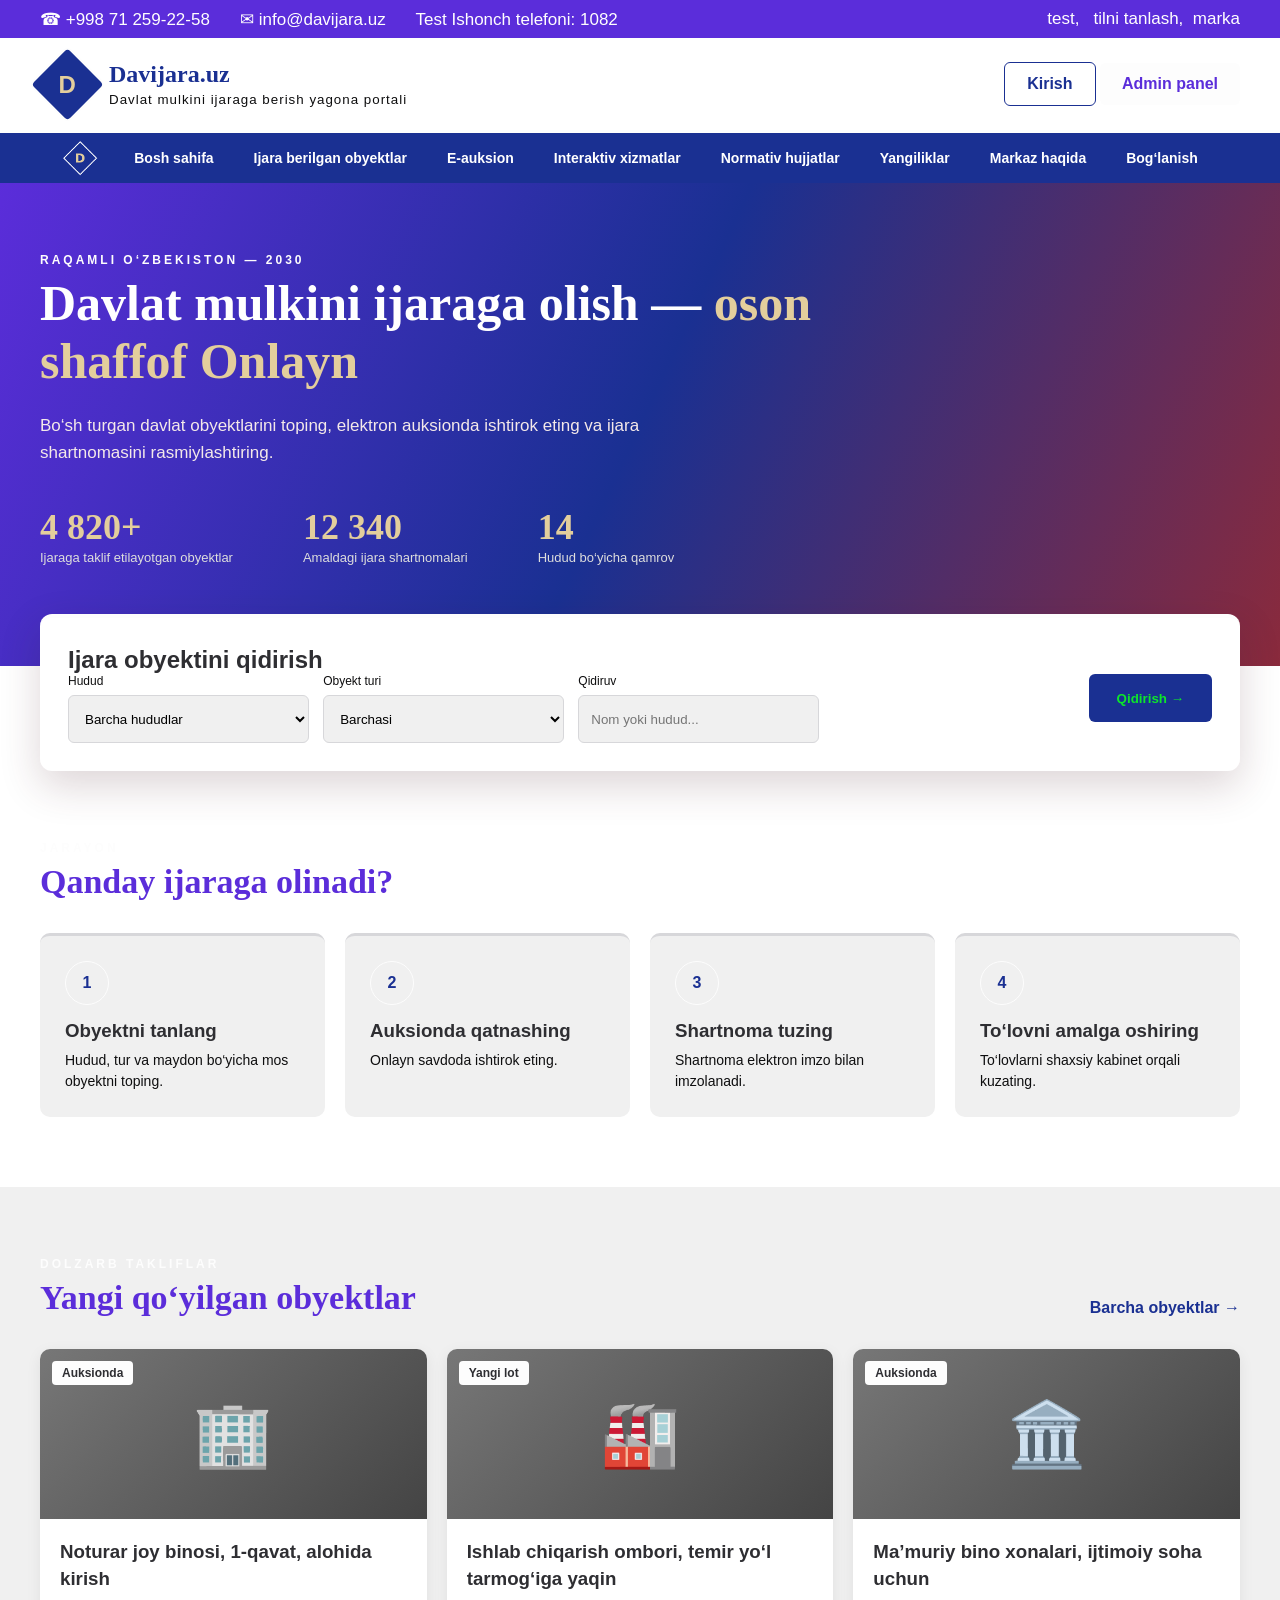
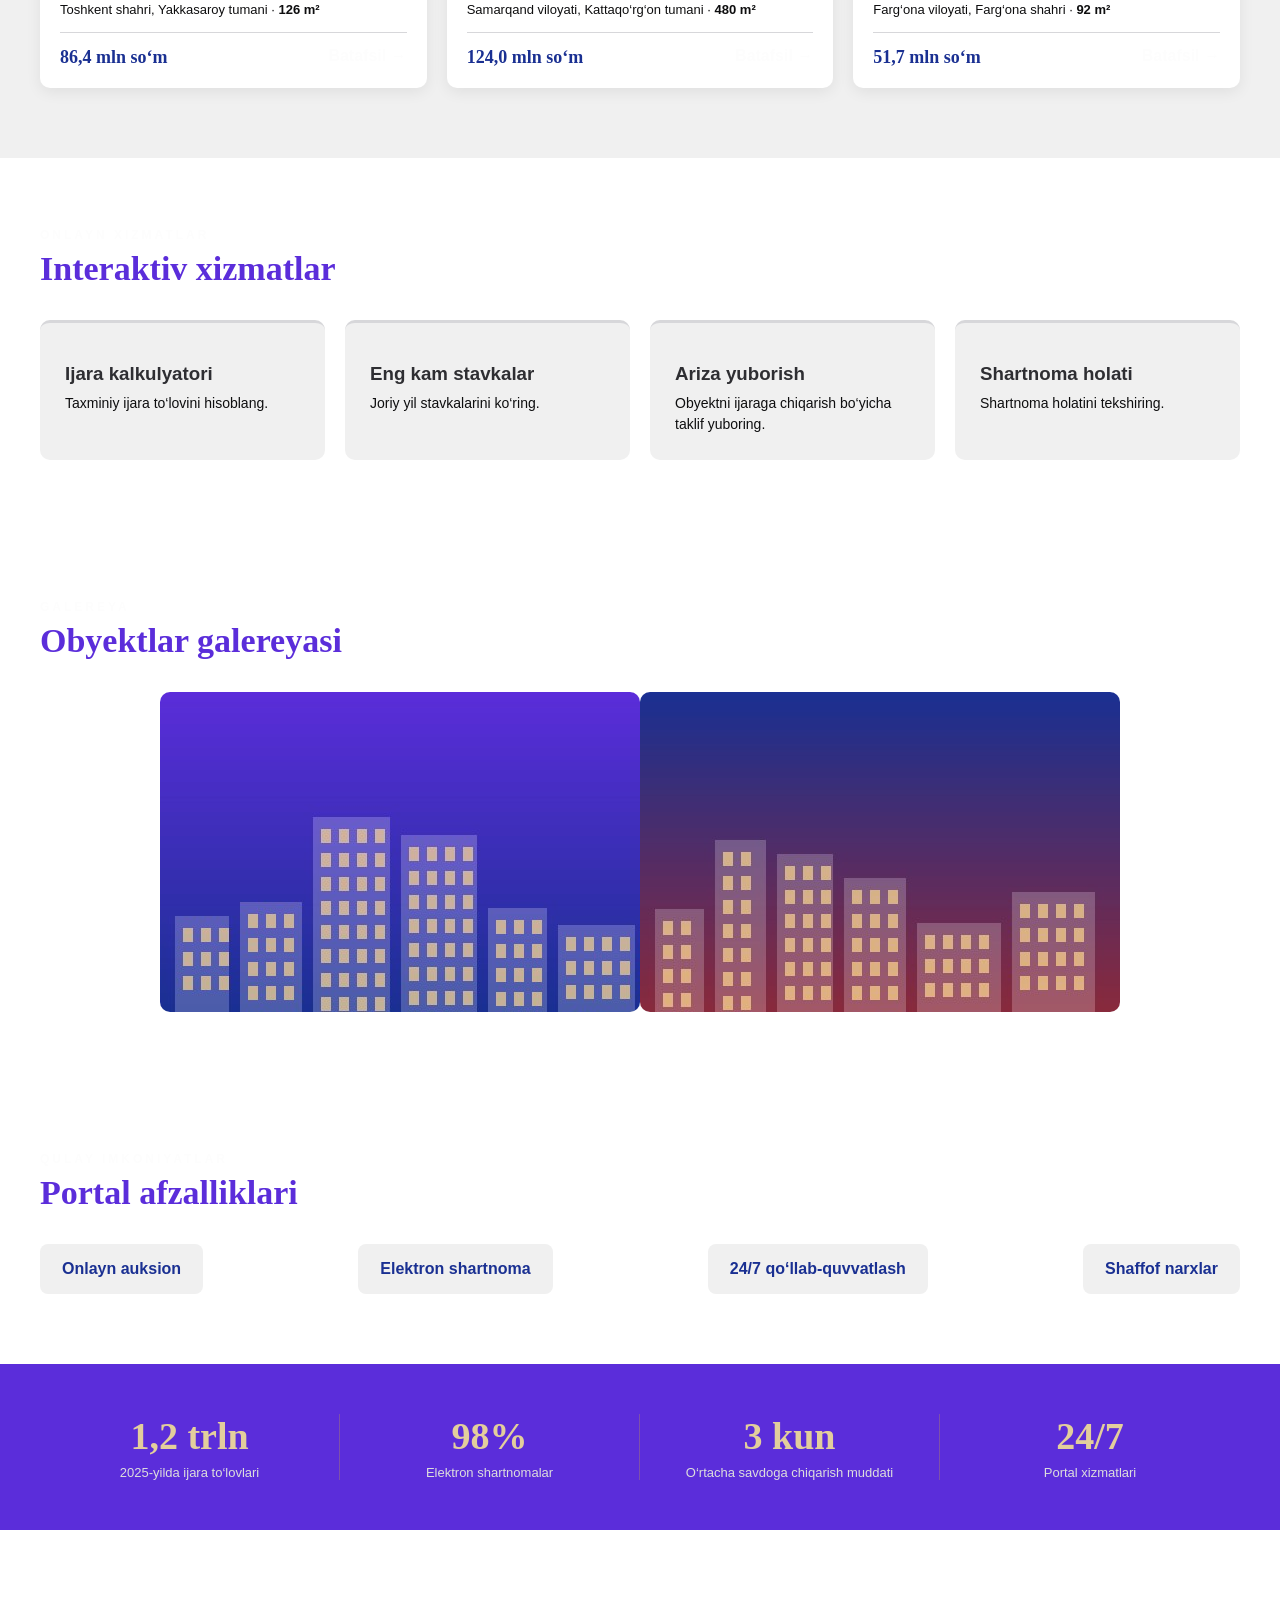
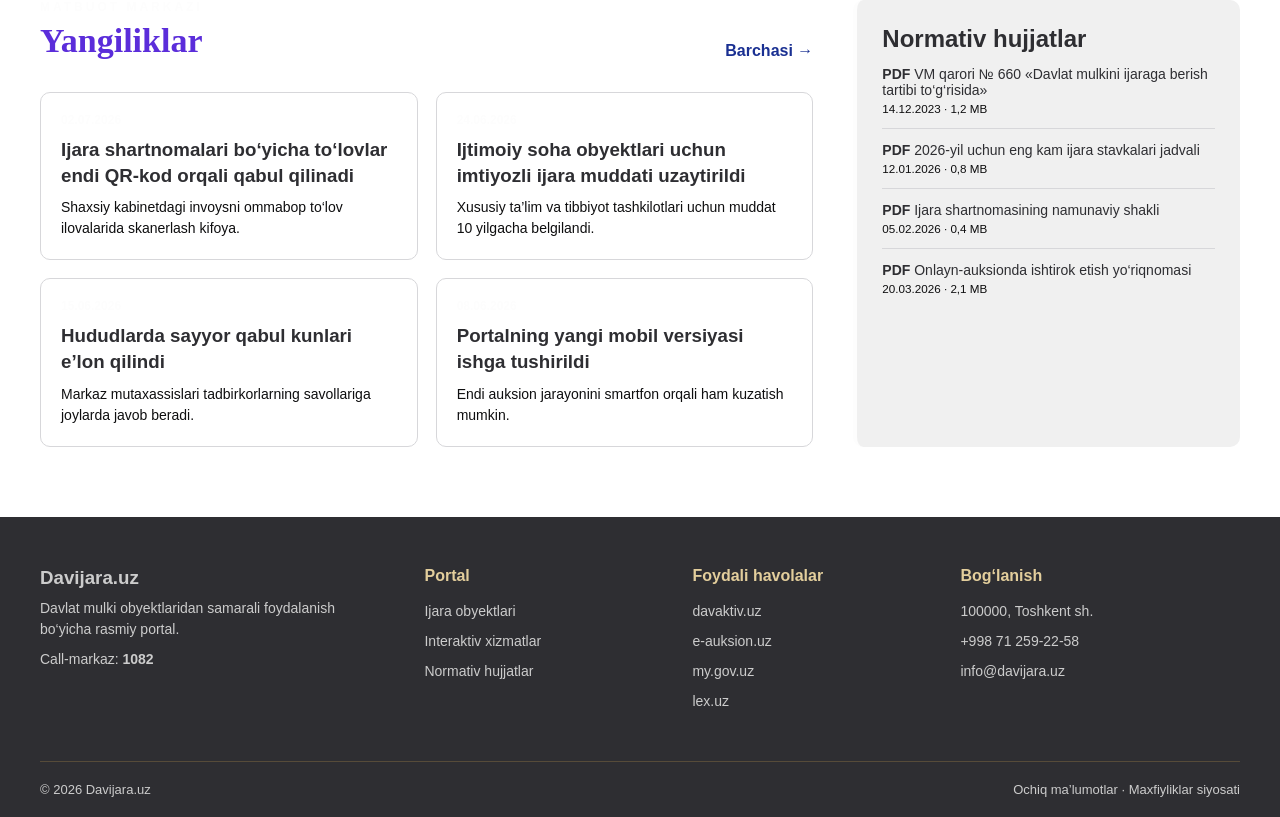
==== commit 4d509c2f: "Update index.html" ====
--- a/index.html
+++ b/index.html
@@ -67,7 +67,7 @@
         <h2>Ijara obyektini qidirish</h2>
         <div class="search-row">
             <div class="field">
-                <label>Hudud</label>
+               <label for="region">Hudud</label>
                 <select id="region">
                     <option value="">Barcha hududlar</option>
                     <option value="">Qoraqalpog'iston Respublikasi</option>
@@ -78,12 +78,12 @@
                 </select>
             </div>
             <div class="field">
-                <label>Obyekt turi</label>
+                <label for="type">Obyekt turi</label>
                 <select id="type">
                     <option value="">Barchasi</option>
                 </select>
             </div>
-            <div class="field"><label>Qidiruv</label>
+            <div class="field"><label for="query">Qidiruv</label>
                 <input id="query" placeholder="Nom yoki hudud...">
             </div>
             <div>
--- a/css/style.css
+++ b/css/style.css
@@ -1,10 +1,10 @@
 /* =====================================================
-   CSS VARIABLES Mnosi Oddiy qilib aytganda, CSS Variables — saytdagi rang, o‘lcham, soya, shrift kabi qiymatlarni bir joyda saqlab, keyin kerakli joylarda qayta ishlatish imkonini beradi.
+   CSS VARIABLES
 ===================================================== */
 :root {
-    --b9:#5b2dda; /* To‘q kulrang */
+    --b9:#5b2dda;
     --b7:#1a3092;
-    --g:#fdfdfd;  /*Raqamli O‘zbekiston — 2030 rangi*/
+    --g:#fdfdfd;
     --gl:#1f1601;
     --t:#2E2E32;
     --m:#0e0e0f;
@@ -23,8 +23,29 @@
     font-family:Arial,sans-serif;
     color:var(--t);
 }
-/* =====================================================
-   CONTAINER sayt malumotlarini  o'rtada turishi 
+li{
+    list-style:none;
+}
+/* =====================================================
+   SKIP TO MAIN CONTENT
+===================================================== */
+.skip-link{
+    position:absolute;
+    top:-60px;
+    left:0;
+    background:#fff;
+    color:var(--b7);
+    padding:12px 20px;
+    font-weight:bold;
+    text-decoration:none;
+    z-index:1000;
+    transition:top .2s
+}
+.skip-link:focus{
+    top:0
+}
+/* =====================================================
+   CONTAINER
 ===================================================== */
 .container{
     max-width:1240px;
@@ -32,14 +53,14 @@
     padding:0 20px;
 }
 /* =====================================================
-   TOP BAR  Saytning eng yuqori qismi
-===================================================== */
-.topbar{ 
-    background:var(--b9); 
+   TOP BAR
+===================================================== */
+.topbar{
+    background:var(--b9);
     color:#fffefe;
     font-size:17px
 }
-.topbar .container{ 
+.topbar .container{
     height:38px;
     display:flex;
     justify-content:space-between;
@@ -49,7 +70,7 @@
     margin-right:16px
 }
 /* =====================================================
-   HEADER manosi 🏢 Logotip 🏠 Sayt nomi 📞 Telefon raqami 📧 Elektron pochta 🔐 Kirish / Ro'yxatdan o'tish 🌐 Til tanlash 📋 Navigatsiya menyusi
+   HEADER
 ===================================================== */
 header{
     border-bottom:3px solid var(--g)
@@ -92,16 +113,7 @@
     margin-top:4px
 }
 /* =====================================================
-   BUTTONS Masalan:
-
-Kirish
-Ro‘yxatdan o‘tish
-Qidirish
-Saqlash
-Yuborish
-O‘chirish
-Batafsil
-Yuklab olish
+   BUTTONS
 ===================================================== */
 .btn{
     padding:12px 22px;
@@ -119,21 +131,35 @@
     color:var(--b9)
 }
 /* =====================================================
-   NAVIGATION 🏠 Bosh sahifa 🏢 Markaz 🏠 Ijara 📰 Yangiliklar 📊 Ma'lumotlar 🛡️ Antikorrupsiya 📞 Bog‘lanish
+   NAVIGATION
 ===================================================== */
 nav{
-    background:var(--b7)
+    background:var(--b7);
+    display:flex;
+    width:100%;
 }
 nav .container{
     display:flex;
+    align-items:center;
     flex-wrap:wrap
+}
+nav img{
+    width:36px;
+    height:36px;
+    margin-right:16px;
+    border-radius:4px;
+}
+.nav-list{
+    display:flex;
+    flex-wrap:wrap;
 }
 nav a{
     padding:17px 20px;
     color:#fff;
     text-decoration:none;
     font-weight:bold;
-    font-size:14px
+    font-size:14px;
+    display:inline-block
 }
 nav a:hover{
     background:var(--b9);
@@ -141,10 +167,6 @@
 }
 /* =====================================================
    HERO SECTION
-“Davlat mulki obyektlaridan samarali foydalanish” kabi asosiy yozuv;
-qisqacha ma'lumot;
-“Batafsil”, “Obyektlarni ko‘rish” kabi tugmalar;
-katta rasm yoki fon
 ===================================================== */
 
 .hero{
@@ -155,7 +177,7 @@
         #8A2A3C);
         padding:70px 0 100px;
         color:#fff;
-        
+
     }
     .hero h1{
         font:bold 50px/1.15 Georgia;
@@ -188,11 +210,6 @@
     }
 /* =====================================================
    SEARCH
-obyekt nomini qidirish;
-hudud bo‘yicha qidirish;
-kadastr raqami bo‘yicha qidirish;
-ijara shartnomasini qidirish;
-yangiliklarni qidirish.
 ===================================================== */
 
     .search-wrap{
@@ -238,14 +255,6 @@
     }
 /* =====================================================
    COMMON SECTIONS
-About → Biz haqimizda
-Services → Xizmatlar
-News → Yangiliklar
-FAQ → Ko‘p beriladigan savollar
-Contact → Bog‘lanish
-Statistics → Statistika
-Partners → Hamkorlar
-Testimonials → Foydalanuvchilar fikrlari
 ===================================================== */
     section{
         padding:70px 0
@@ -275,17 +284,6 @@
     }
 /* =====================================================
    STEPS
-1️⃣ Obyektni qidirish
-       ↓
-2️⃣ Obyektni tanlash
-       ↓
-3️⃣ Ariza yuborish
-       ↓
-4️⃣ Auksionda ishtirok etish
-       ↓
-5️⃣ G‘olib bo‘lish
-       ↓
-6️⃣ Shartnoma tuzish
 ===================================================== */
     .steps,
     .services,
@@ -385,6 +383,40 @@
         cursor:pointer
     }
 /* =====================================================
+   GRID DEMO SECTION (uy vazifasi talabi)
+===================================================== */
+    .grid{
+        display:grid;
+        grid-template-columns:40% 40%;
+        justify-content:center;
+        align-items:center;
+        row-gap:20px;
+        margin-top:20px
+    }
+    .grid img{
+        width:100%;
+        border-radius:10px;
+        display:block
+    }
+/* =====================================================
+   FLEX DEMO SECTION (uy vazifasi talabi)
+===================================================== */
+    .flex{
+        display:flex;
+        flex-wrap:wrap;
+        justify-content:space-between;
+        gap:14px;
+        margin-top:20px
+    }
+    .flex .flex-item{
+        background:var(--l);
+        padding:16px 22px;
+        border-radius:8px;
+        font-weight:bold;
+        color:var(--b7);
+        text-align:center
+    }
+/* =====================================================
    STATISTICS BAND
 ===================================================== */
     .band{
@@ -415,13 +447,7 @@
         margin-top:7px
     }
 /* =====================================================
-   NEWS 6
-📰 Markaz yangiliklari
-📢 Yangi ijara obyektlari haqida e’lonlar
-🏢 Davlat mulkiga oid yangiliklar
-📅 Auksionlar haqida xabarlar
-📄 Yangi hujjatlar va qarorlar
-🎥 Tadbirlar va videolar
+   NEWS
 ===================================================== */
     .split{
         display:grid;
@@ -453,7 +479,7 @@
         line-height:1.5
     }
 /* =====================================================
-   DOCUMENTS hujjatlar bo'limi
+   DOCUMENTS
 ===================================================== */
     .docs{
         background:var(--l);
@@ -476,16 +502,7 @@
     }
 /* =====================================================
    FOOTER
-🏢 Tashkilot nomi
-📍 Manzil
-📞 Telefon raqami
-📧 Elektron pochta
-🔗 Ijtimoiy tarmoqlar
-📄 Foydali havolalar
-⚖️ Huquqiy ma'lumotlar
-©️ Mualliflik huquqi
-🗺️ Sayt xaritasi
-===================================================== */    
+===================================================== */
     footer{
         background:#2e2e32;
         color:#ccc;
@@ -501,7 +518,7 @@
         color:#e3ce9c;
         margin-bottom:16px
     }
-    
+
     .f-grid a,
     .f-grid p{
         display:block;
@@ -520,19 +537,7 @@
     }
 /* =====================================================
    ADMIN PANEL
-Masalan, Davijara kabi saytning Admin Panelida administrator:
-
-👤 Foydalanuvchilarni boshqaradi
-🏢 Davlat mulki obyektlarini qo‘shadi, o‘zgartiradi yoki o‘chiradi
-📋 Arizalarni ko‘rib chiqadi
-📄 Ijara shartnomalarini boshqaradi
-🔨 Auksion ma'lumotlarini boshqaradi
-📰 Yangiliklarni qo‘shadi va tahrirlaydi
-📊 Statistikalarni ko‘radi
-📁 Hujjatlarni joylashtiradi
-📩 Murojaatlarni ko‘rib chiqadi
-👨‍💼 Xodimlar va foydalanuvchilar huquqlarini boshqaradi
-===================================================== */    
+===================================================== */
     .admin-panel{
         max-width:900px;
         margin:30px auto;
@@ -558,18 +563,7 @@
     }
 /* =====================================================
    RESPONSIVE DESIGN (TABLET)
-   Responsive Design nima qiladi?
-
-Sayt:
-💻 Kompyuter ekraniga moslashadi
-📱 Planshet ekraniga moslashadi
-📲 Telefon ekraniga moslashadi
-Matnlar va rasmlar ekran kengligiga moslashadi
-Menyular kerak bo‘lsa ixchamlashadi
-Tugmalar va inputlar qulay o‘lchamga o'tadi
-
-CSS'da bunga Media Query orqali erishiladi:
-===================================================== */   
+===================================================== */
     @media(max-width:900px){
         .search-row,
         .steps,
@@ -585,17 +579,13 @@
         .hero h1{
             font-size:38px
         }
+        .grid{
+            grid-template-columns:1fr
+        }
     }
 /* =====================================================
    RESPONSIVE DESIGN (MOBILE)
-Mobil Responsive Design nimalarni qiladi?
-📱 Sayt telefon ekraniga moslashadi.
-🔤 Matnlar kichikroq va o‘qishga qulay bo‘ladi.
-🖼️ Rasmlar ekran kengligidan oshib ketmaydi.
-🔘 Tugmalar barmoq bilan bosishga qulay bo‘ladi.
-📋 Jadval va menyular ixchamlashadi.
-☰ Navigatsiya menyusi mobil menyuga aylanishi mumkin.
-===================================================== */    
+===================================================== */
     @media(max-width:600px){
         .topbar .container,
         .header-main{
@@ -627,5 +617,3 @@
             font-size:27px
         }
     }
-
-  
